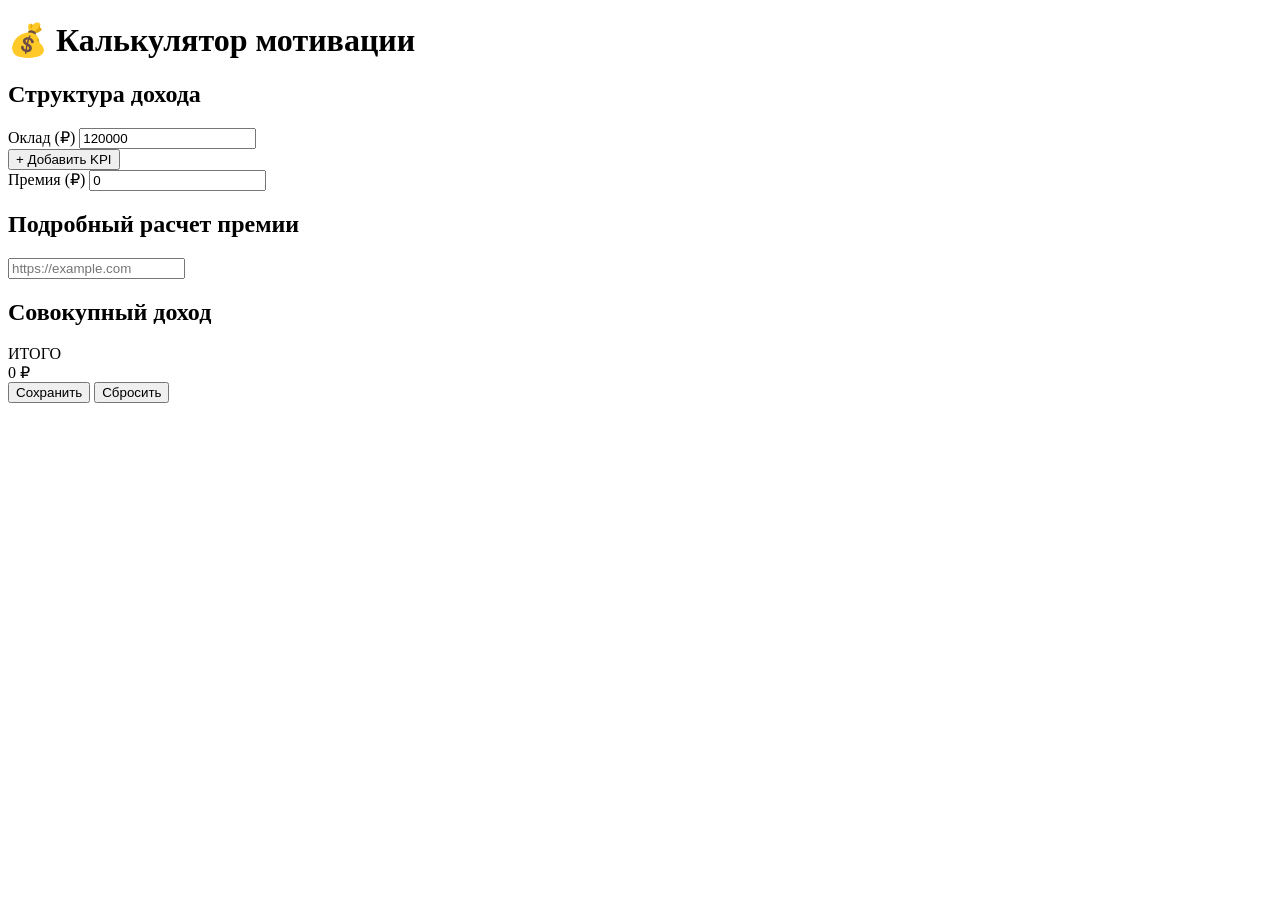
==== index.html @ 23a05bc6 "index.html" ====
<!DOCTYPE html>
<html lang="ru">

<head>
    <meta charset="UTF-8">
    <meta name="viewport" content="width=device-width, initial-scale=1.0">
    <title>Калькулятор мотивации</title>

    <link rel="stylesheet" href="styles.css">
</head>

<body>

<div class="container">

    <h1>💰 Калькулятор мотивации</h1>

    <div class="card">

        <h2>Структура дохода</h2>

        <div class="field-group">

            <label>Оклад (₽)</label>

            <input
                type="number"
                id="salary"
                value="120000"
                placeholder="Введите оклад">

        </div>

        <div id="kpiContainer">

        </div>

        <button
            class="add-btn"
            onclick="addKPI()">

            + Добавить KPI

        </button>

        <div class="field-group premium-block">

            <label>Премия (₽)</label>

            <input
                type="number"
                id="premiumAmount"
                value="0"
                placeholder="Введите сумму премии">

        </div>

    </div>

    <div class="card">

        <h2>Подробный расчет премии</h2>

        <input
            type="text"
            id="premiumLink"
            placeholder="https://example.com">

        <div id="linkPreview"></div>

    </div>

    <div class="card">

        <h2>Совокупный доход</h2>

        <div
            id="incomeBreakdown"
            class="income-breakdown">

        </div>

        <div class="metric">

            <div class="metric-title">

                ИТОГО

            </div>

            <div
                class="metric-value"
                id="totalIncome">

                0 ₽

            </div>

        </div>

        <div class="footer">

            <button
                class="save-btn"
                onclick="saveSettings()">

                Сохранить

            </button>

            <button
                class="reset-btn"
                onclick="resetSettings()">

                Сбросить

            </button>

        </div>

    </div>

</div>

<script src="script.js"></script>

</body>

</html>
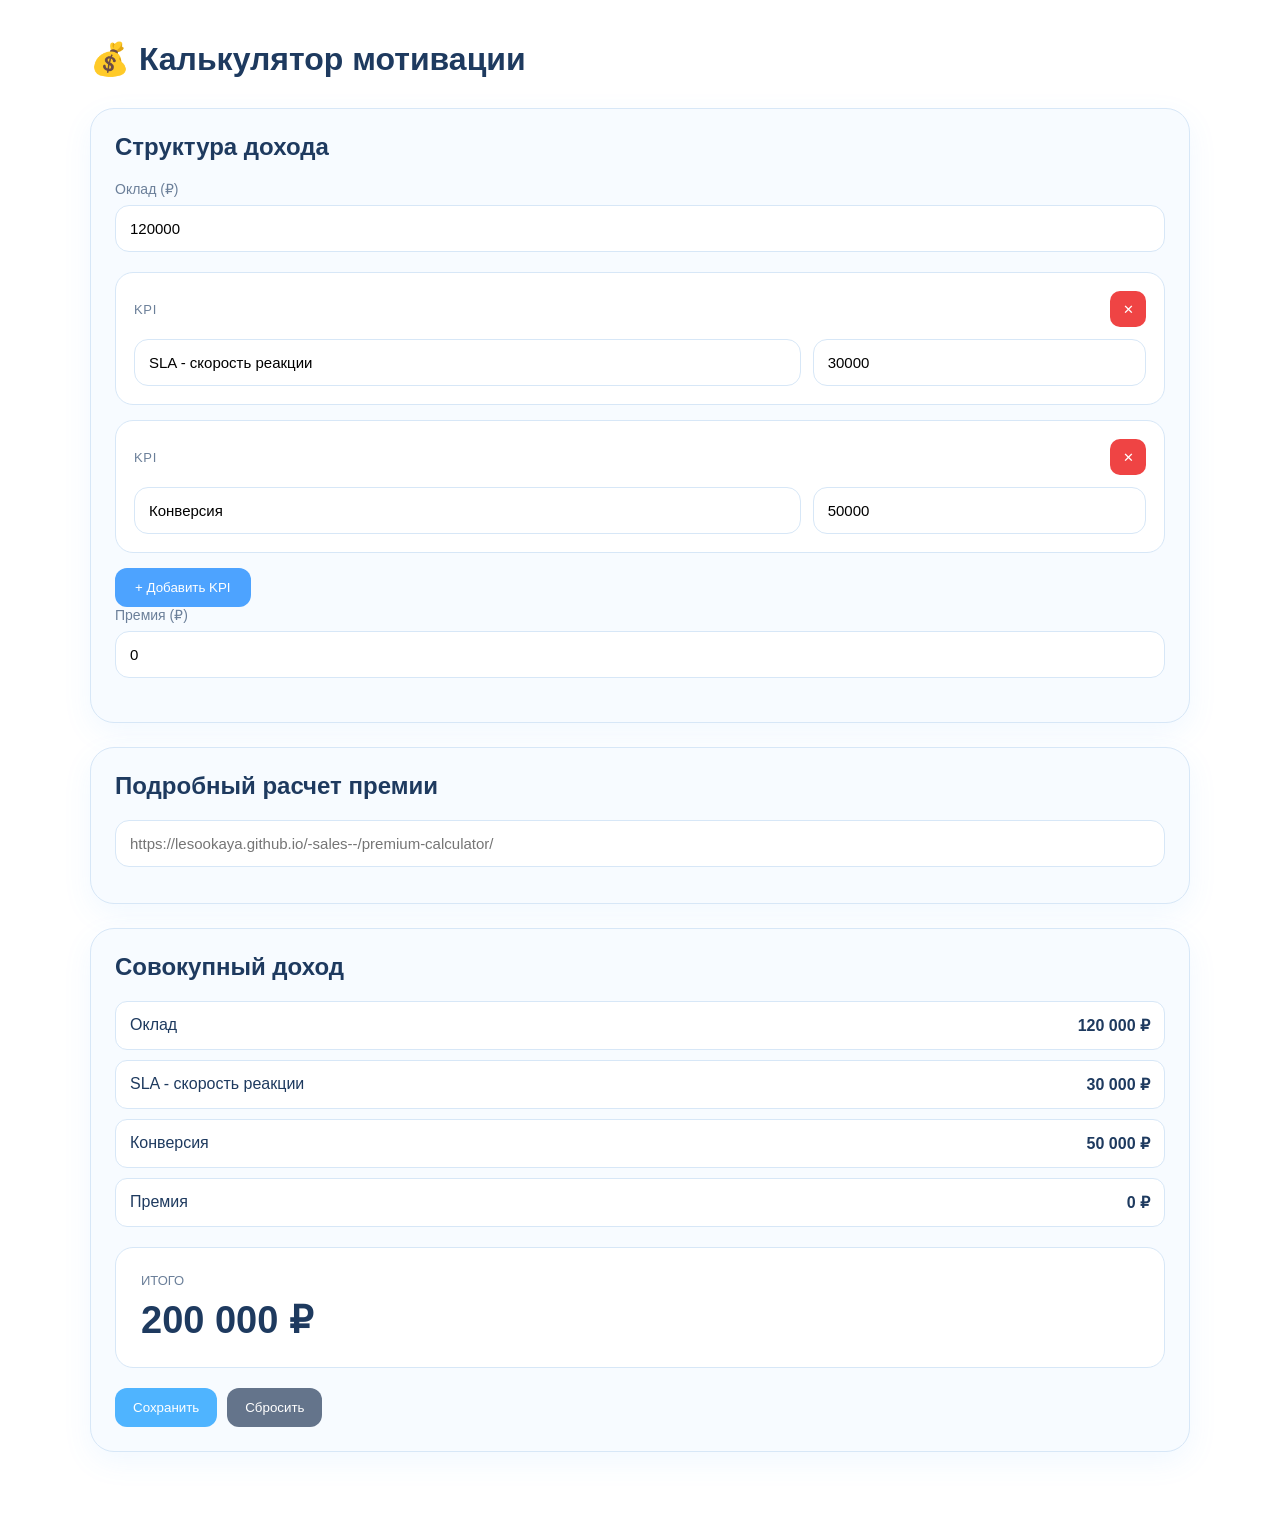
==== commit e247be65: "Update placeholder URL in input field" ====
--- a/index.html
+++ b/index.html
@@ -64,7 +64,7 @@
         <input
             type="text"
             id="premiumLink"
-            placeholder="https://example.com">
+            placeholder="https://lesookaya.github.io/-sales--/premium-calculator/">
 
         <div id="linkPreview"></div>
 
--- a/styles.css
+++ b/styles.css
@@ -0,0 +1,347 @@
+:root {
+
+    --bg: #ffffff;
+
+    --card: #f7fbff;
+
+    --card-hover: #eef7ff;
+
+    --accent: #4da3ff;
+
+    --accent-hover: #2f8df7;
+
+    --success: #4fb4ff;
+
+    --danger: #ef4444;
+
+    --text: #1e3a5f;
+
+    --muted: #6b7f99;
+
+    --border: #d7e7f7;
+
+}
+
+* {
+
+    margin: 0;
+    padding: 0;
+    box-sizing: border-box;
+
+}
+
+body {
+
+    font-family: Inter, Segoe UI, sans-serif;
+
+    background: var(--bg);
+
+    color: var(--text);
+
+    padding: 40px;
+
+}
+
+.container {
+
+    max-width: 1100px;
+
+    margin: 0 auto;
+
+}
+
+h1 {
+
+    margin-bottom: 30px;
+
+}
+
+h2 {
+
+    margin-bottom: 20px;
+
+}
+
+.card {
+
+    background: var(--card);
+
+    border: 1px solid var(--border);
+
+    border-radius: 24px;
+
+    padding: 24px;
+
+    margin-bottom: 24px;
+
+    box-shadow: 0 10px 30px rgba(77,163,255,.08);
+
+}
+
+.field-group {
+
+    margin-bottom: 20px;
+
+}
+
+label {
+
+    display: block;
+
+    margin-bottom: 8px;
+
+    color: var(--muted);
+
+    font-size: 14px;
+
+}
+
+input {
+
+    width: 100%;
+
+    padding: 14px;
+
+    border-radius: 14px;
+
+    border: 1px solid var(--border);
+
+    background: white;
+
+    font-size: 15px;
+
+}
+
+input:focus {
+
+    outline: none;
+
+    border-color: var(--accent);
+
+}
+
+.kpi-card {
+
+    background: white;
+
+    border: 1px solid var(--border);
+
+    border-radius: 18px;
+
+    padding: 18px;
+
+    margin-bottom: 15px;
+
+    transition: .2s;
+
+}
+
+.kpi-card:hover {
+
+    background: var(--card-hover);
+
+}
+
+.kpi-header {
+
+    display: flex;
+
+    justify-content: space-between;
+
+    align-items: center;
+
+    margin-bottom: 12px;
+
+}
+
+.kpi-title {
+
+    font-size: 13px;
+
+    color: var(--muted);
+
+    text-transform: uppercase;
+
+    letter-spacing: .05em;
+
+}
+
+.kpi-grid {
+
+    display: grid;
+
+    grid-template-columns: 2fr 1fr;
+
+    gap: 12px;
+
+}
+
+button {
+
+    border: none;
+
+    cursor: pointer;
+
+    transition: .2s;
+
+}
+
+.add-btn {
+
+    background: var(--accent);
+
+    color: white;
+
+    padding: 12px 20px;
+
+    border-radius: 12px;
+
+}
+
+.add-btn:hover {
+
+    background: var(--accent-hover);
+
+}
+
+.delete-btn {
+
+    background: var(--danger);
+
+    color: white;
+
+    width: 36px;
+
+    height: 36px;
+
+    border-radius: 10px;
+
+}
+
+.metric {
+
+    background: white;
+
+    border: 1px solid var(--border);
+
+    border-radius: 18px;
+
+    padding: 25px;
+
+    margin-top: 20px;
+
+}
+
+.metric-title {
+
+    color: var(--muted);
+
+    font-size: 13px;
+
+}
+
+.metric-value {
+
+    font-size: 38px;
+
+    font-weight: 700;
+
+    margin-top: 10px;
+
+}
+
+.income-breakdown {
+
+    display: flex;
+
+    flex-direction: column;
+
+    gap: 10px;
+
+}
+
+.income-row {
+
+    display: flex;
+
+    justify-content: space-between;
+
+    background: white;
+
+    padding: 14px;
+
+    border-radius: 12px;
+
+    border: 1px solid var(--border);
+
+}
+
+.footer {
+
+    display: flex;
+
+    gap: 10px;
+
+    margin-top: 20px;
+
+}
+
+.save-btn {
+
+    background: var(--success);
+
+    color: white;
+
+    padding: 12px 18px;
+
+    border-radius: 12px;
+
+}
+
+.reset-btn {
+
+    background: #64748b;
+
+    color: white;
+
+    padding: 12px 18px;
+
+    border-radius: 12px;
+
+}
+
+#linkPreview {
+
+    margin-top: 12px;
+
+}
+
+#linkPreview a {
+
+    color: var(--accent);
+
+    text-decoration: none;
+
+}
+
+@media(max-width:768px){
+
+    body{
+
+        padding:15px;
+
+    }
+
+    .kpi-grid{
+
+        grid-template-columns:1fr;
+
+    }
+
+    .metric-value{
+
+        font-size:28px;
+
+    }
+
+}
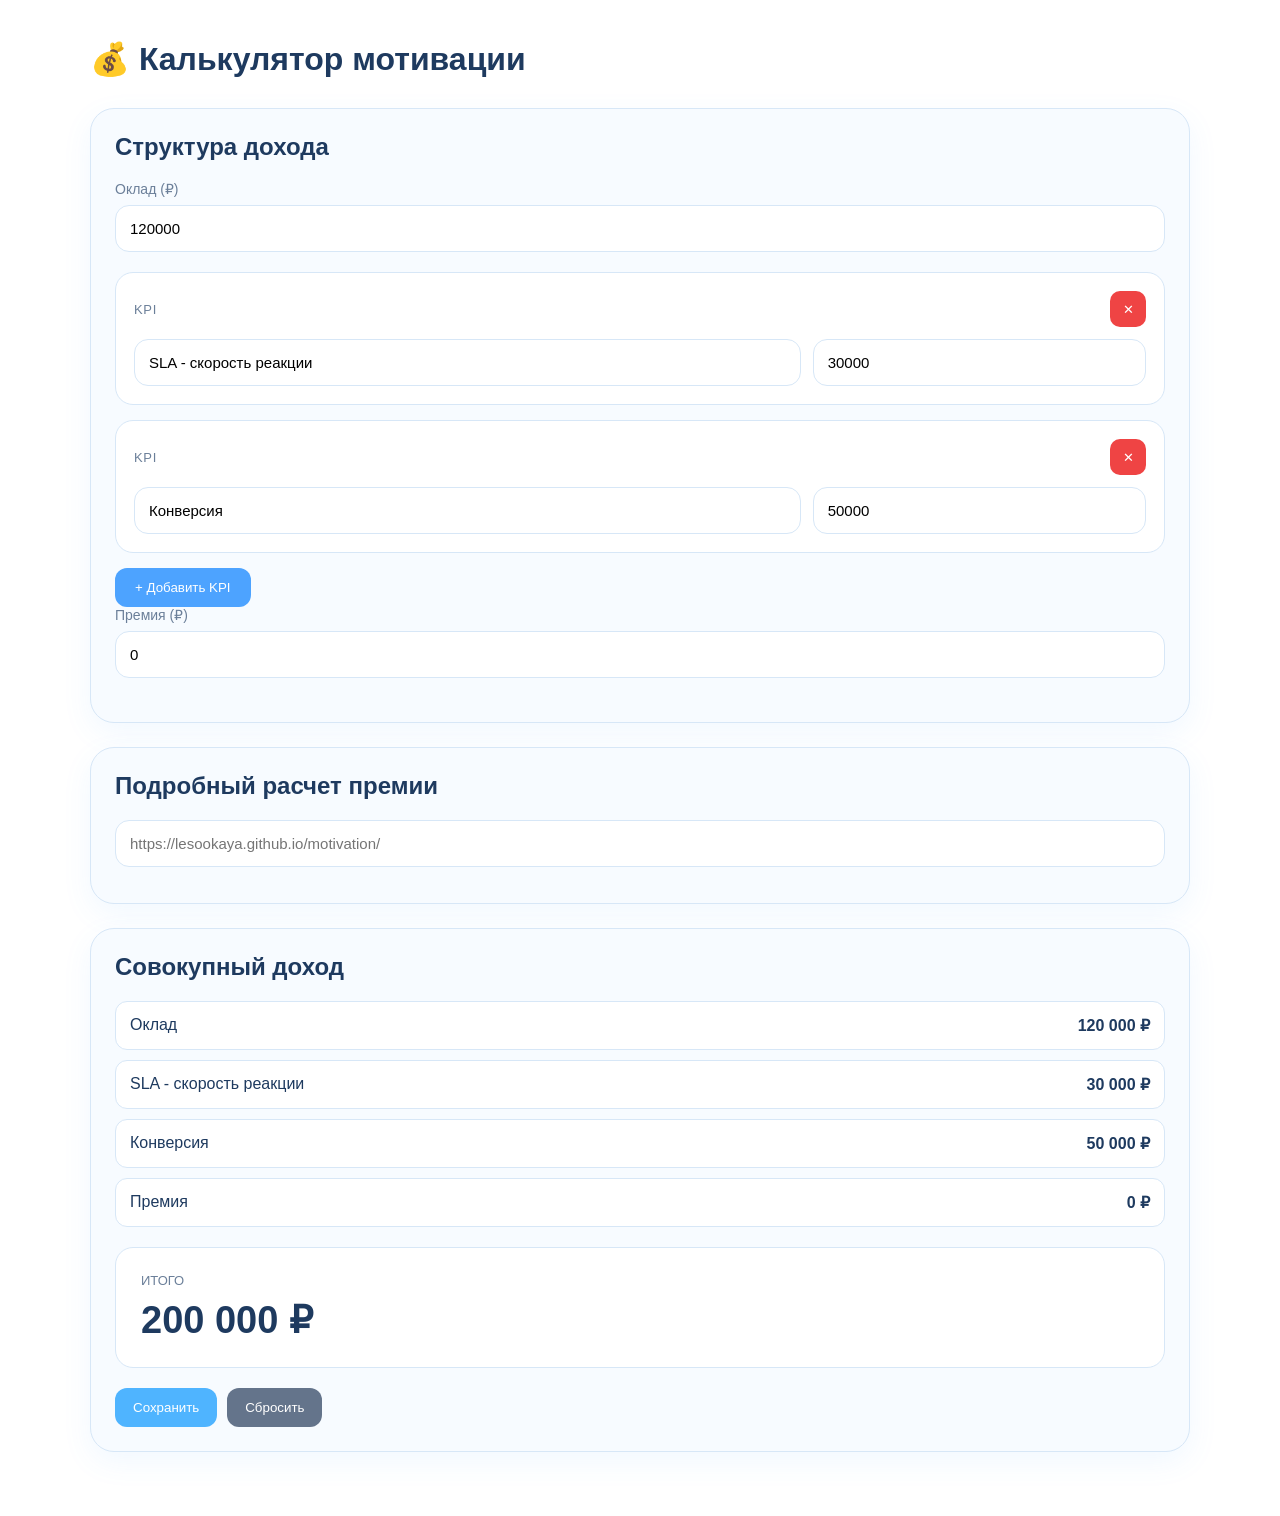
==== commit f2755159: "index.html" ====
--- a/index.html
+++ b/index.html
@@ -64,7 +64,7 @@
         <input
             type="text"
             id="premiumLink"
-            placeholder="https://lesookaya.github.io/-sales--/premium-calculator/">
+            placeholder="https://lesookaya.github.io/motivation/">
 
         <div id="linkPreview"></div>
 
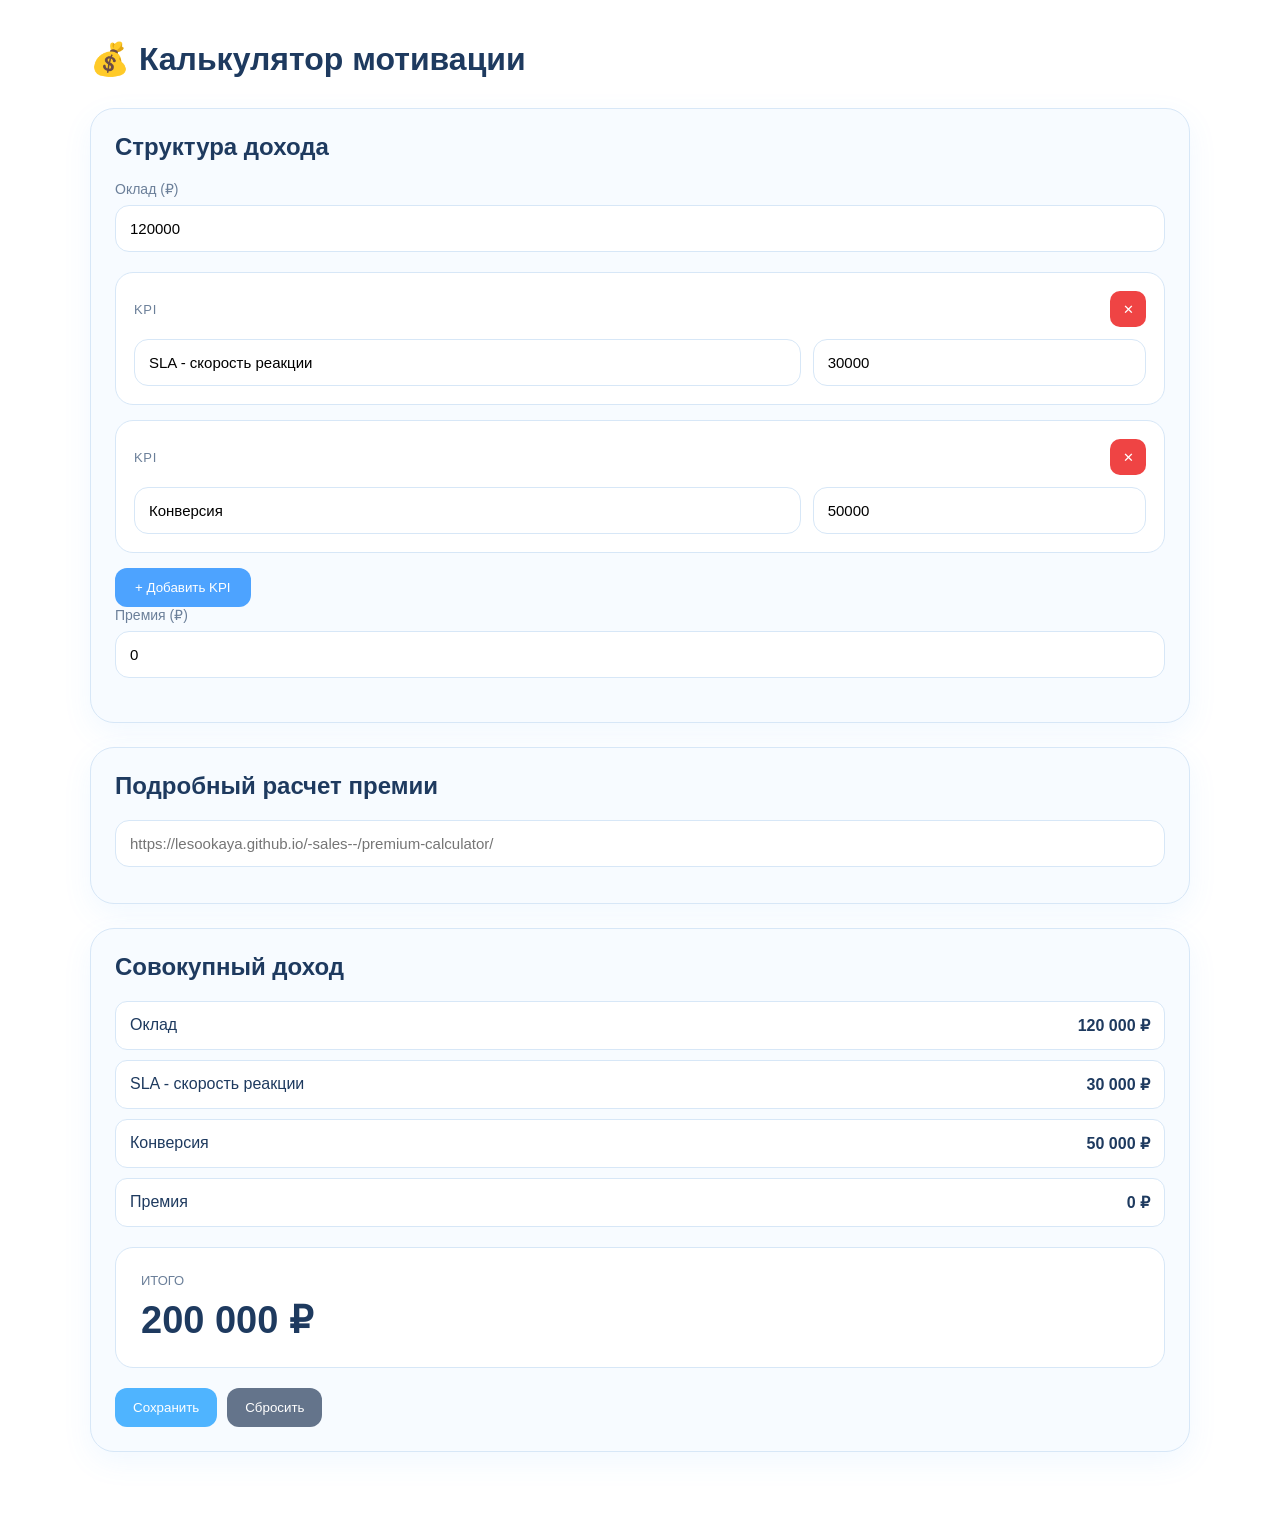
==== commit adabf20f: "Update index.html" ====
--- a/index.html
+++ b/index.html
@@ -64,7 +64,7 @@
         <input
             type="text"
             id="premiumLink"
-            placeholder="https://lesookaya.github.io/motivation/">
+            placeholder="https://lesookaya.github.io/-sales--/premium-calculator/">
 
         <div id="linkPreview"></div>
 
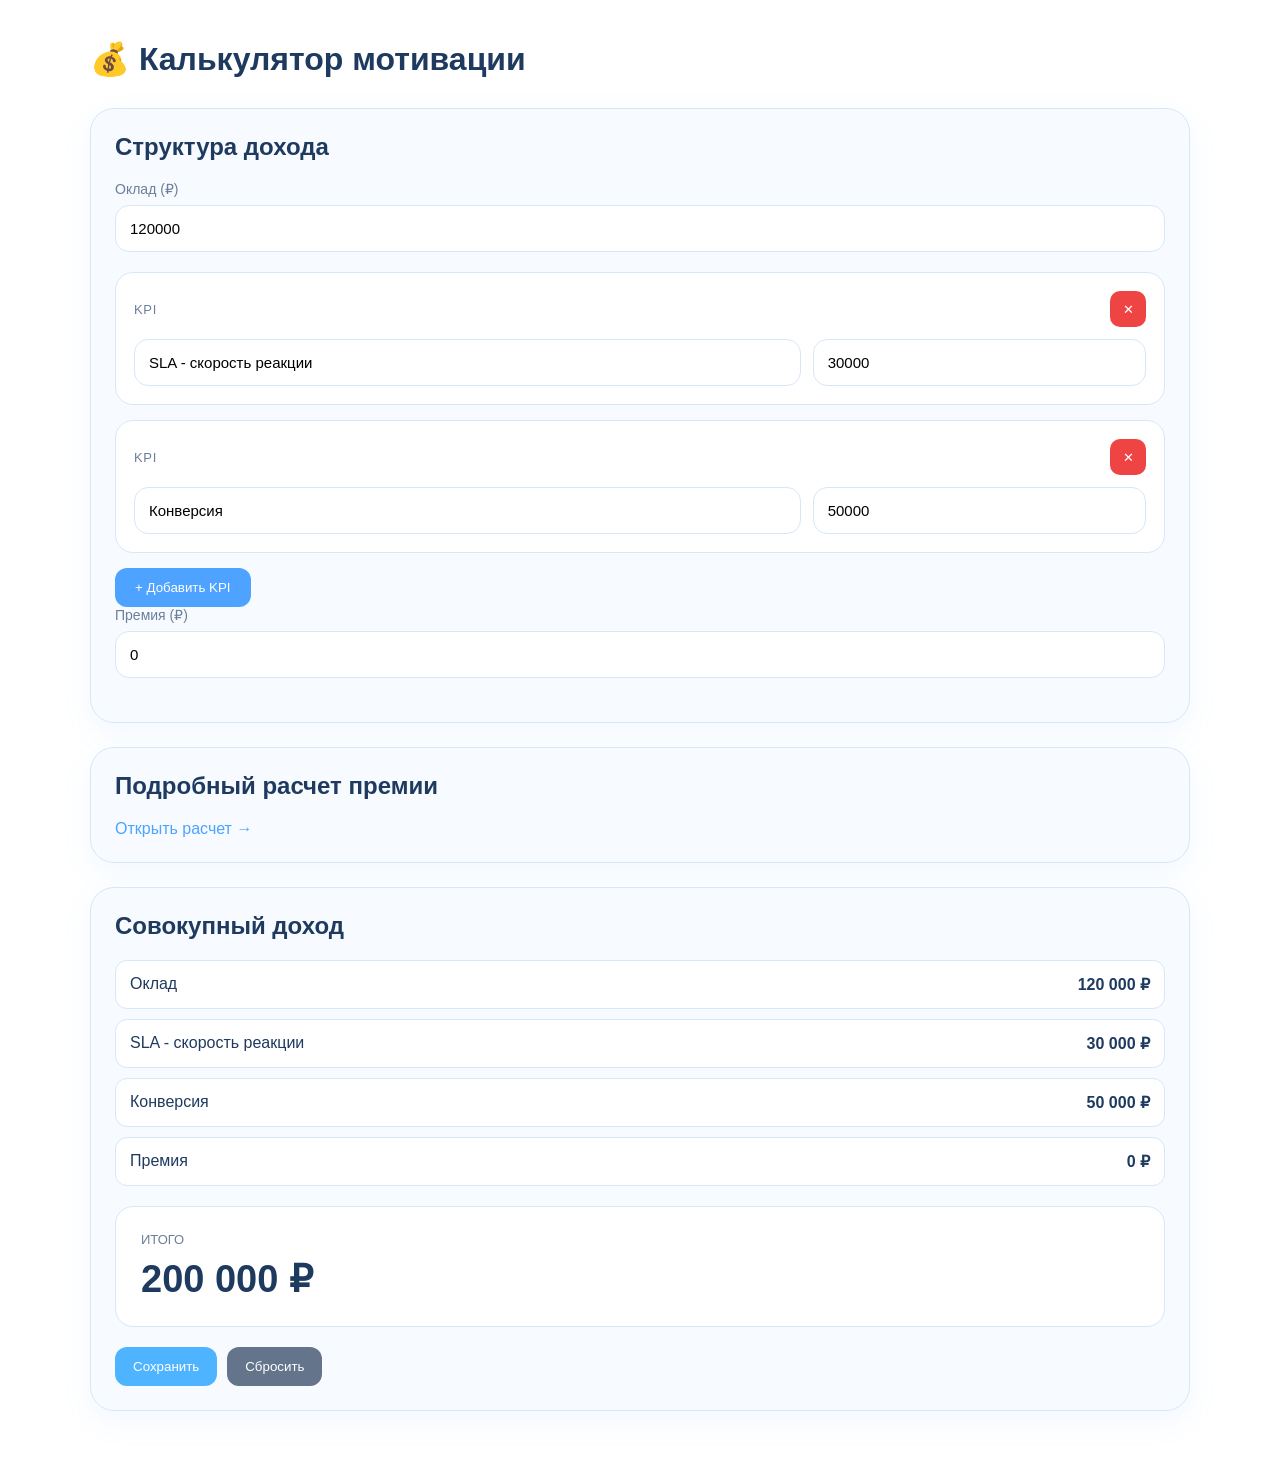
==== commit 9df0150d: "index.html" ====
--- a/index.html
+++ b/index.html
@@ -62,9 +62,9 @@
         <h2>Подробный расчет премии</h2>
 
         <input
-            type="text"
+            type="hidden"
             id="premiumLink"
-            placeholder="https://lesookaya.github.io/-sales--/premium-calculator/">
+            value="https://lesookaya.github.io/-sales--/premium-calculator/">
 
         <div id="linkPreview"></div>
 
